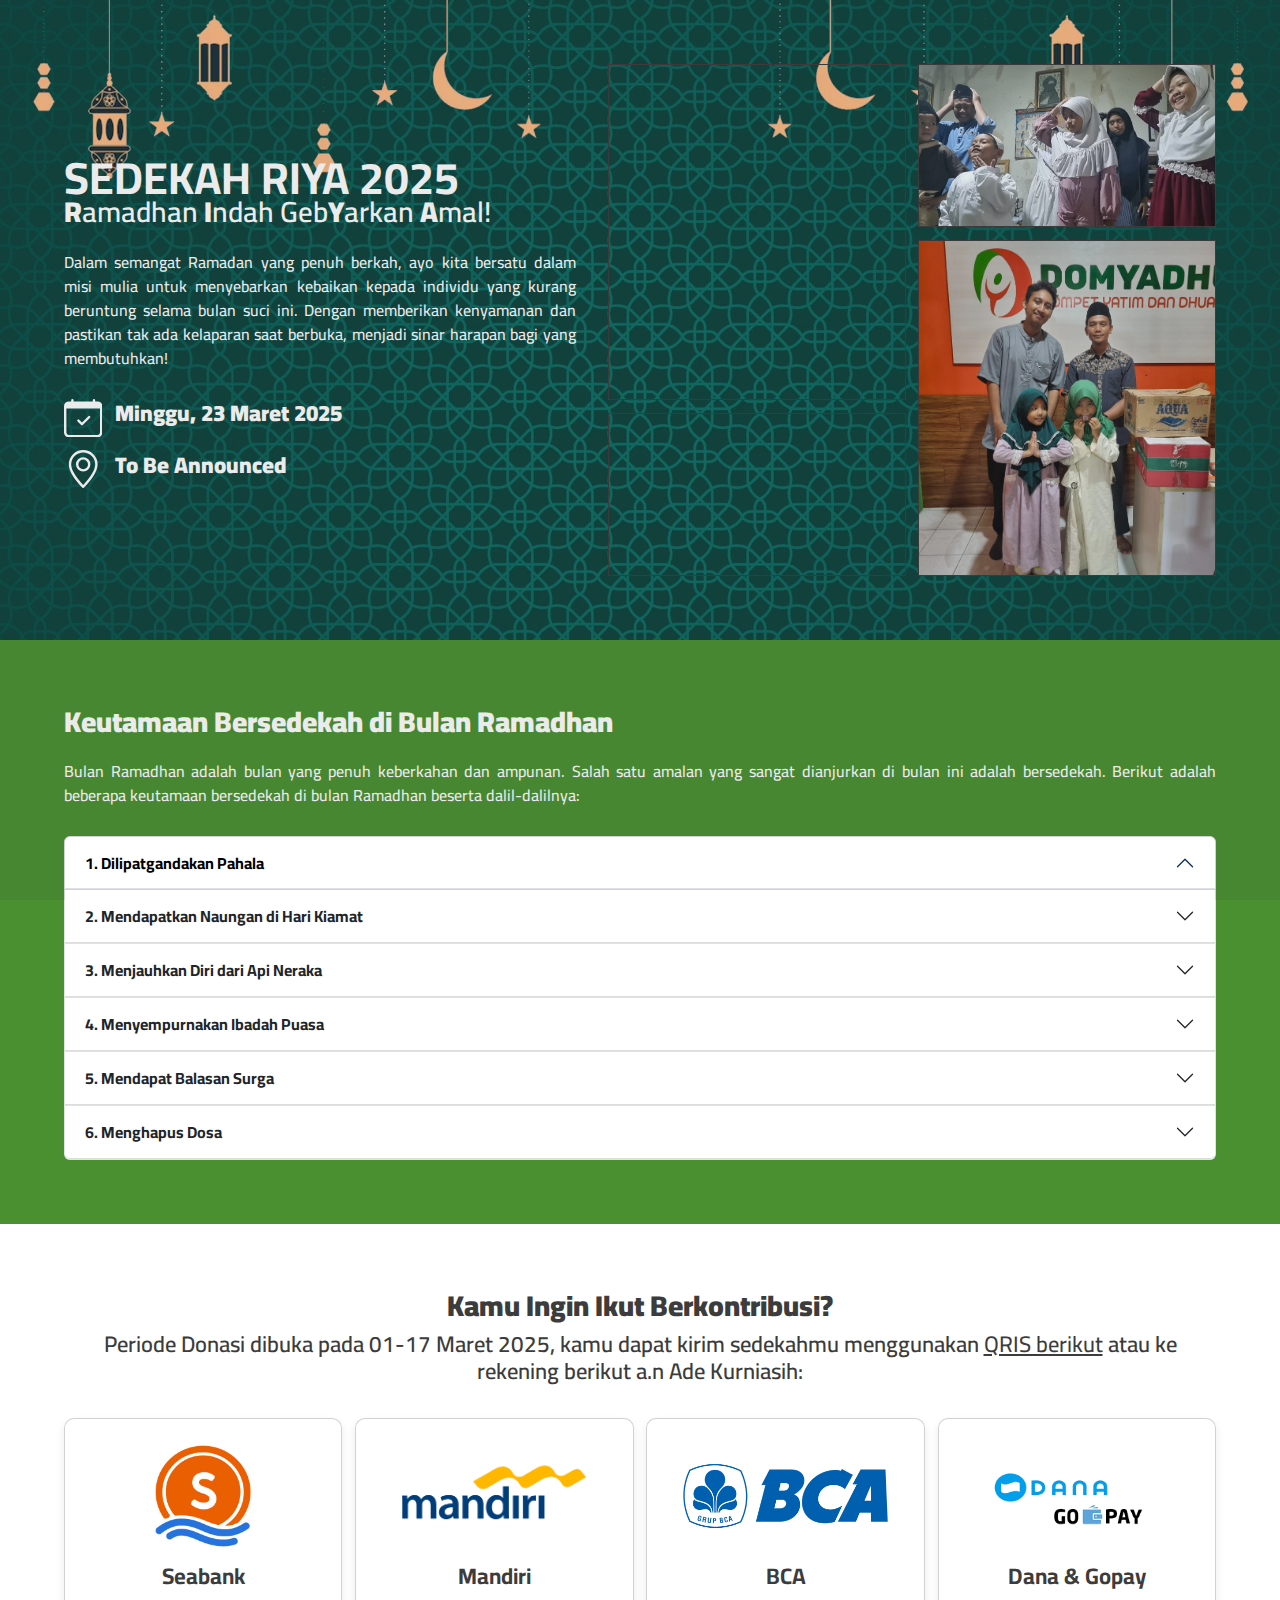
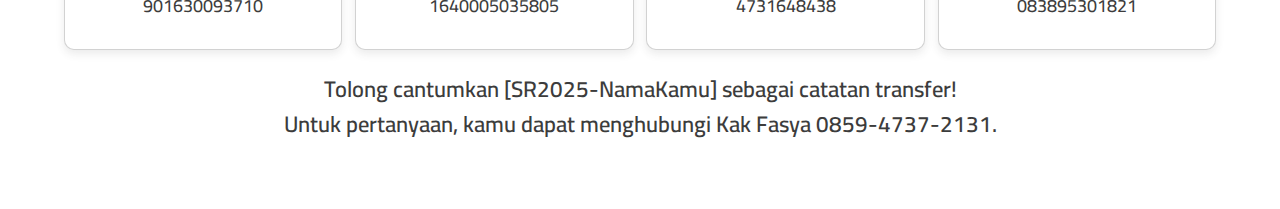
==== index.html @ 80b0f4c6 "Big Update" ====
<!DOCTYPE html>
<html lang="en">
<head>
    <meta charset="UTF-8">
    <meta name="viewport" content="width=device-width, initial-scale=1.0">
    <link href="https://cdn.jsdelivr.net/npm/bootstrap@5.3.3/dist/css/bootstrap.min.css" rel="stylesheet" integrity="sha384-QWTKZyjpPEjISv5WaRU9OFeRpok6YctnYmDr5pNlyT2bRjXh0JMhjY6hW+ALEwIH" crossorigin="anonymous">
    <link rel="preconnect" href="https://fonts.googleapis.com">
    <link rel="preconnect" href="https://fonts.gstatic.com" crossorigin>
    <link href="https://fonts.googleapis.com/css2?family=Cairo:wght@200..1000&family=Poppins:ital,wght@0,100;0,200;0,300;0,400;0,500;0,600;0,700;0,800;0,900;1,100;1,200;1,300;1,400;1,500;1,600;1,700;1,800;1,900&display=swap" rel="stylesheet">
    <link rel="stylesheet" href="style2.css">
    <title>Document</title>
</head>
<body>
    <div class="section-greetings-container">
        <div class="section-greetings">
            <div>
                <h1>SEDEKAH RIYA 2025</h1>
                <h2 style="margin-top: -1.5vw;"><strong>R</strong>amadhan <strong>I</strong>ndah Geb<strong>Y</strong>arkan <strong>A</strong>mal!</h2>
            </div>
            <p style="margin-bottom: 1.25vw;">Dalam semangat Ramadan yang penuh berkah, ayo kita bersatu dalam misi mulia untuk menyebarkan kebaikan kepada individu yang kurang beruntung selama bulan suci ini. Dengan memberikan kenyamanan dan pastikan tak ada kelaparan saat berbuka, menjadi sinar harapan bagi yang membutuhkan!</p>
            <div class="section-greetings-details">
                <svg xmlns="http://www.w3.org/2000/svg" fill="currentColor" class="bi bi-calendar-check" viewBox="0 0 16 16">
                    <path d="M10.854 7.146a.5.5 0 0 1 0 .708l-3 3a.5.5 0 0 1-.708 0l-1.5-1.5a.5.5 0 1 1 .708-.708L7.5 9.793l2.646-2.647a.5.5 0 0 1 .708 0"/>
                    <path d="M3.5 0a.5.5 0 0 1 .5.5V1h8V.5a.5.5 0 0 1 1 0V1h1a2 2 0 0 1 2 2v11a2 2 0 0 1-2 2H2a2 2 0 0 1-2-2V3a2 2 0 0 1 2-2h1V.5a.5.5 0 0 1 .5-.5M1 4v10a1 1 0 0 0 1 1h12a1 1 0 0 0 1-1V4z"/>
                </svg>
                <h3><strong>Minggu, 23 Maret 2025</strong></h3>
            </div>
            <div class="section-greetings-details">
                <svg xmlns="http://www.w3.org/2000/svg" fill="currentColor" class="bi bi-geo-alt" viewBox="0 0 16 16">
                    <path d="M12.166 8.94c-.524 1.062-1.234 2.12-1.96 3.07A32 32 0 0 1 8 14.58a32 32 0 0 1-2.206-2.57c-.726-.95-1.436-2.008-1.96-3.07C3.304 7.867 3 6.862 3 6a5 5 0 0 1 10 0c0 .862-.305 1.867-.834 2.94M8 16s6-5.686 6-10A6 6 0 0 0 2 6c0 4.314 6 10 6 10"/>
                    <path d="M8 8a2 2 0 1 1 0-4 2 2 0 0 1 0 4m0 1a3 3 0 1 0 0-6 3 3 0 0 0 0 6"/>
                </svg>
                <h3><strong>To Be Announced</strong></h3>
            </div>
        </div>
        <div class="section-greetings-image-container">
            <div class="section-greetings-image"></div>
            <div class="section-greetings-image"></div>
            <div class="section-greetings-image"></div>
            <div class="section-greetings-image"></div>
        </div>
    </div>
    <div class="section-sedekah-container">
        <h2><strong>Keutamaan Bersedekah di Bulan Ramadhan</strong></h2>
        <p>Bulan Ramadhan adalah bulan yang penuh keberkahan dan ampunan. Salah satu amalan yang sangat dianjurkan di bulan ini adalah bersedekah. Berikut adalah beberapa keutamaan bersedekah di bulan Ramadhan beserta dalil-dalilnya:</p>
        <div class="accordion" id="accordionExample">
            <div class="accordion-item">
              <h3 class="accordion-header">
                <button class="accordion-button" type="button" data-bs-toggle="collapse" data-bs-target="#collapseOne" aria-expanded="false" aria-controls="collapseOne">
                  <strong>1. Dilipatgandakan Pahala</strong>
                </button>
              </h3>
              <div id="collapseOne" class="accordion-collapse collapse" data-bs-parent="#accordionExample">
                <div class="accordion-body">
                    <p style="color: rgb(60,60,60);">Sedekah di bulan Ramadhan memiliki keutamaan lebih dibandingkan bulan-bulan lainnya. Allah SWT berfirman:</p>
                    <p style="color: rgb(60,60,60);">“Perumpamaan (nafkah yang dikeluarkan oleh) orang-orang yang menafkahkan hartanya di jalan Allah adalah seperti sebutir benih yang menumbuhkan tujuh bulir, pada tiap-tiap bulir seratus biji. Allah melipatgandakan (ganjaran) bagi siapa yang Dia kehendaki. Dan Allah Maha Luas (karunia-Nya) lagi Maha Mengetahui.”</p>
                    <p style="color: rgb(60,60,60);">(QS. Al-Baqarah: 261)</p>
                </div>
              </div>
            </div>
            <div class="accordion-item">
              <h2 class="accordion-header">
                <button class="accordion-button collapsed" type="button" data-bs-toggle="collapse" data-bs-target="#collapseTwo" aria-expanded="false" aria-controls="collapseTwo">
                  <strong>2. Mendapatkan Naungan di Hari Kiamat</strong>
                </button>
              </h2>
              <div id="collapseTwo" class="accordion-collapse collapse" data-bs-parent="#accordionExample">
                <div class="accordion-body">
                    <p style="color: rgb(60,60,60);">Rasulullah ﷺ bersabda:</p>
                    <p style="color: rgb(60,60,60);">“Naungan bagi seorang mukmin pada hari kiamat adalah sedekahnya.”</p>
                    <p style="color: rgb(60,60,60);">(HR. Ahmad, dihasankan oleh Al-Albani dalam Shahih Al-Jami’ No. 4510)</p>
                </div>
              </div>
            </div>
            <div class="accordion-item">
              <h2 class="accordion-header">
                <button class="accordion-button collapsed" type="button" data-bs-toggle="collapse" data-bs-target="#collapseThree" aria-expanded="false" aria-controls="collapseThree">
                  <strong>3. Menjauhkan Diri dari Api Neraka</strong>
                </button>
              </h2>
              <div id="collapseThree" class="accordion-collapse collapse" data-bs-parent="#accordionExample">
                <div class="accordion-body">
                    <p style="color: rgb(60,60,60);">Dalam hadis lain, Rasulullah ﷺ bersabda:</p>
                    <p style="color: rgb(60,60,60);">“Jagalah diri kalian dari api neraka walaupun hanya dengan (bersedekah) sebutir kurma.”</p>
                    <p style="color: rgb(60,60,60);">(HR. Bukhari dan Muslim)</p>
                </div>
              </div>
            </div>
            <div class="accordion-item">
                <h2 class="accordion-header">
                  <button class="accordion-button collapsed" type="button" data-bs-toggle="collapse" data-bs-target="#collapseFour" aria-expanded="false" aria-controls="collapseFour">
                    <strong>4. Menyempurnakan Ibadah Puasa</strong>
                  </button>
                </h2>
                <div id="collapseFour" class="accordion-collapse collapse" data-bs-parent="#accordionExample">
                  <div class="accordion-body">
                    <p style="color: rgb(60,60,60);">Sedekah di bulan Ramadhan juga berkaitan erat dengan ibadah puasa. Rasulullah ﷺ adalah orang yang paling dermawan, dan kedermawanan beliau semakin bertambah di bulan Ramadhan.</p>
                    <p style="color: rgb(60,60,60);">Ibnu Abbas berkata: 'Rasulullah ﷺ adalah orang yang paling dermawan dalam kebaikan, dan beliau lebih dermawan lagi di bulan Ramadhan ketika Jibril menemuinya.'”</p>
                    <p style="color: rgb(60,60,60);">(HR. Bukhari dan Muslim)</p>
                  </div>
                </div>
            </div>
            <div class="accordion-item">
                <h2 class="accordion-header">
                  <button class="accordion-button collapsed" type="button" data-bs-toggle="collapse" data-bs-target="#collapseFive" aria-expanded="false" aria-controls="collapseFive">
                    <strong>5. Mendapat Balasan Surga</strong>
                  </button>
                </h2>
                <div id="collapseFive" class="accordion-collapse collapse" data-bs-parent="#accordionExample">
                  <div class="accordion-body">
                    <p style="color: rgb(60,60,60);">Rasulullah ﷺ bersabda:</p>
                    <p style="color: rgb(60,60,60);">“Sesungguhnya di surga terdapat kamar-kamar yang bagian luarnya bisa terlihat dari dalamnya, dan bagian dalamnya bisa terlihat dari luarnya. Kamar-kamar itu disediakan untuk orang yang berkata baik, memberi makan (kepada orang miskin), berpuasa secara terus-menerus, dan shalat malam ketika manusia sedang tidur.”</p>
                    <p style="color: rgb(60,60,60);">(HR. Tirmidzi No. 1984, dinilai hasan oleh Al-Albani)</p>
                  </div>
                </div>
            </div>
            <div class="accordion-item">
                <h2 class="accordion-header">
                  <button class="accordion-button collapsed" type="button" data-bs-toggle="collapse" data-bs-target="#collapseSix" aria-expanded="false" aria-controls="collapseSix">
                    <strong>6. Menghapus Dosa</strong>
                  </button>
                </h2>
                <div id="collapseSix" class="accordion-collapse collapse" data-bs-parent="#accordionExample">
                  <div class="accordion-body">
                    <p style="color: rgb(60,60,60);">Sedekah juga memiliki keutamaan dalam menghapus dosa. Rasulullah ﷺ bersabda:</p>
                    <p style="color: rgb(60,60,60);">“Sedekah itu dapat memadamkan dosa sebagaimana air memadamkan api.</p>
                    <p style="color: rgb(60,60,60);">(HR. Tirmidzi No. 1984, dinilai hasan oleh Al-Albani)</p>
                  </div>
                </div>
            </div>
        </div>
    </div>
    <div class="section-bank-container">
        <div>
            <h2 style="text-align: center; color: rgb(60,60,60);"><strong>Kamu Ingin Ikut Berkontribusi?</strong></h2>
            <h3 style="text-align: center; color: rgb(60,60,60);">Periode Donasi dibuka pada 01-17 Maret 2025, kamu dapat kirim sedekahmu menggunakan <a href="" class="qris" data-bs-toggle="modal" data-bs-target="#exampleModal">QRIS berikut</a> atau ke rekening berikut a.n Ade Kurniasih:</h3>
        </div>
        <div class="card-container">
            <div class="card">
                <img src="seabank.jpeg" alt="Seabank">
                <div class="card-info">
                    <p class="bank-name">Seabank</p>
                    <p class="bank-account">901630093710</p>
                </div>
            </div>
            <div class="card">
                <img src="mandiri.png" alt="Mandiri">
                <div class="card-info">
                    <p class="bank-name">Mandiri</p>
                    <p class="bank-account">1640005035805</p>
                </div>
            </div>
            <div class="card">
                <img src="bca.png" alt="BCA">
                <div class="card-info">
                    <p class="bank-name">BCA</p>
                    <p class="bank-account">4731648438</p>
                </div>
            </div>
            <div class="card">
                <img src="dana-gopay.png" alt="Dana & Gopay">
                <div class="card-info">
                    <p class="bank-name">Dana & Gopay</p>
                    <p class="bank-account">083895301821</p>
                </div>
            </div>
        </div>
        <div>
            <h3 style="text-align: center; color: rgb(60,60,60);">Tolong cantumkan [SR2025-NamaKamu] sebagai catatan transfer!</h3>
            <h3 style="text-align: center; color: rgb(60,60,60);">Untuk pertanyaan, kamu dapat menghubungi Kak Fasya 0859-4737-2131.</h3>
        </div>
    </div>
    <div class="modal fade" id="exampleModal" tabindex="-1" aria-labelledby="exampleModalLabel" aria-hidden="true">
      <div class="modal-dialog">
        <div class="modal-content">
          <div class="modal-header">
            <button type="button" class="btn-close" data-bs-dismiss="modal" aria-label="Close"></button>
          </div>
          <div class="modal-body">
            <img src="qris.jpg" alt="QRIS Sedekah Riya" class="qris-image">
          </div>
        </div>
      </div>
    </div>
    <script src="https://cdn.jsdelivr.net/npm/@popperjs/core@2.11.8/dist/umd/popper.min.js" integrity="sha384-I7E8VVD/ismYTF4hNIPjVp/Zjvgyol6VFvRkX/vR+Vc4jQkC+hVqc2pM8ODewa9r" crossorigin="anonymous"></script>
    <script src="https://cdn.jsdelivr.net/npm/bootstrap@5.3.3/dist/js/bootstrap.min.js" integrity="sha384-0pUGZvbkm6XF6gxjEnlmuGrJXVbNuzT9qBBavbLwCsOGabYfZo0T0to5eqruptLy" crossorigin="anonymous"></script>
</body>
</html>
---- style2.css ----
* {
    margin: 0;
    padding: 0;
}
h1, h2, h3, p, a {font-family: 'cairo';}
h1 {font-size: 3.5vw; font-weight: 700; color: white;}
h2 {font-size: 2.25vw; font-weight: 600; color: white;}
h3 {font-size: 1.75vw; font-weight: 600; color: white;}
p, a {font-size: 1.25vw; font-weight: 500; color: white; text-align: justify;}

.accordion-button:focus {
    box-shadow: none;
    outline: none;
}
.accordion-button:not(.collapsed) {
    background-color: white !important;
    color: black !important;
    border-bottom: 0 !important; /* Hilangkan border tambahan saat aktif */
    transition: 0.1s !important;
}
.accordion-button {
    border-bottom: 1px solid #ddd !important; /* Atur border sesuai kebutuhan */
    transition: 0.1s !important;
}

  
  

/* ========== SECTION GREETINGS ========== */
.section-greetings-container {
/* Suggested code may be subject to a license. Learn more: ~LicenseLog:2644758933. */
    background-image: url("background-fix.png");
    background-size: cover;
    padding: 5vw;
    display: grid;
    grid-template-columns: 40vw auto;
    gap: 2.5vw;
}
.section-greetings-container::before {
    content: "";
    position: absolute;
    top: 0;
    left: 0;
    width: 100%;
    height: 100%;
    background-color: rgba(60, 60, 60, 0.1);
}
.section-greetings {
    /* background-color: aliceblue; */
    height: 40vw;
    display: flex;
    flex-direction: column;
    gap: 1vw;
    justify-content: center;
}
.section-greetings-details {
    display: flex;
    gap: 1vw;
    height: max-content;
    align-items: center;
}
.section-greetings-details svg {
    height: 3vw;
    color: white;
}
.section-greetings-image-container {
    /* background-color: aliceblue; */
    display: grid;
    grid-template-areas: 
        "image1 image3"
        "image1 image4"
        "image2 image4"
    ;
    gap: 1vw;
}
.section-greetings-image {border: 0.5px solid rgb(60, 60, 60);}
.section-greetings-image:nth-child(1) {grid-area: image1; background-image: url("foto-2.png"); background-size: cover; background-position: center;}
.section-greetings-image:nth-child(2) {grid-area: image2; background-image: url("foto-1.png"); background-size: cover; background-position: center;}
.section-greetings-image:nth-child(3) {grid-area: image3; background-image: url("foto-3.jpg"); background-size: cover; background-position: center;}
.section-greetings-image:nth-child(4) {grid-area: image4; background-image: url("foto-6.jpg"); background-size: cover; background-position: center;}

/* ========== SECTION MANFAAT SEDEKAH========== */
.section-sedekah-container {
    background-color: rgba(31, 117, 0, 0.806);
    padding: 5vw;
    display: flex;
    flex-direction: column;
    gap: 1vw;
}

/* ========== SECTION BANK ========== */
.section-bank-container {
    padding: 5vw;
    display: flex;
    flex-direction: column;
    gap: 2vw;
}
.card-container {
    display: flex;
    flex-wrap: wrap;
    gap: 1vw;
    width: 100%;
}
.card {
    flex: 1;
    min-width: 20vw;
    display: flex;
    flex-direction: column;
    align-items: center;
    background: white;
    padding: 1vw;
    border-radius: 10px;
    box-shadow: 0 4px 8px rgba(60, 60, 60, 0.1);
    transition: 0.1s;
    justify-content: space-between;
}
.card:hover {
    transform: translateY(-0.5vw);
    box-shadow: 0 6px 12px rgba(0, 0, 0, 0.2);
}
.card:nth-child(1) img {height: 10vw;}
.card:nth-child(2) img {height: 10vw;}
.card:nth-child(3) img {height: 10vw;}
.card:nth-child(4) img {height: 10vw;}
.card-info {
    display: flex;
    flex-direction: column;
}
.bank-name {
    text-align: center;
    font-weight: bold;
    font-size: 1.75vw;
    color: rgb(60,60,60);
}
.bank-account {
    color: rgb(60,60,60);
    text-align: center;
    font-size: 1.4vw;
    margin-top: -1.25vw;
}
.qris {
    font-size: 1.75vw;
    color: rgb(60, 60, 60);
}
.qris:hover {
    font-size: 1.75vw;
    color: skyblue;
}
.qris-image {width: 25vw;}
.modal-body {display: flex;justify-content: center;}

@media (max-width: 700px) {
    h1 {font-size: 9vw; font-weight: 700; color: white;}
    h2 {font-size: 5vw; font-weight: 600; color: white;}
    h3 {font-size: 4vw; font-weight: 600; color: white;}
    p, a {font-size: 2.75vw; font-weight: 500; color: white; text-align: justify;}
    
    .section-greetings-container {
        height: max-content;
        padding: 20vw 5vw;
        display: flex;
        flex-direction: column;
        gap: 5vw;
    }
    .section-greetings {
        height: max-content;
        display: flex;
        flex-direction: column;
        gap: 5vw;
        justify-content: center;
    }
    .section-greetings-details {
        display: flex;
        gap: 3vw;
        height: max-content;
        align-items: center;
    }
    .section-greetings-details svg {
        height: 6vw;
        color: white;
    }
    .section-greetings-image-container {
        height: 50vh;
        display: grid;
        grid-template-areas: 
            "image1 image3"
            "image1 image4"
            "image2 image4"
        ;
        gap: 1vw;
    }
    .section-greetings-image {border: 0.5px solid rgb(60, 60, 60);}
    .section-greetings-image:nth-child(1) {grid-area: image1; background-image: url("foto-2.png"); background-size: cover; background-position: center;}
    .section-greetings-image:nth-child(2) {grid-area: image2; background-image: url("foto-1.png"); background-size: cover; background-position: center;}
    .section-greetings-image:nth-child(3) {grid-area: image3; background-image: url("foto-3.jpg"); background-size: cover; background-position: center;}
    .section-greetings-image:nth-child(4) {grid-area: image4; background-image: url("foto-6.jpg"); background-size: cover; background-position: center;}    

    .section-sedekah-container {
        background-color: rgba(31, 117, 0, 0.806);
        padding: 10vw 5vw;
        display: flex;
        flex-direction: column;
        gap: 5vw;
    }

    .section-bank-container {
        padding: 10vw 5vw;
        display: flex;
        flex-direction: column;
        gap: 6vw;
    }
    .card-container {
        display: flex;
        flex-direction: column;
        gap: 5vw;
        width: 100%;
    }
    .card {
        flex: 1;
        min-width: 20vw;
        display: flex;
        flex-direction: column;
        align-items: center;
        background: white;
        padding: 1vw;
        border-radius: 10px;
        box-shadow: 0 4px 8px rgba(60, 60, 60, 0.1);
        transition: 0.1s;
        justify-content: space-between;
    }
    .card:hover {
        transform: translateY(-0.5vw);
        box-shadow: 0 6px 12px rgba(0, 0, 0, 0.2);
    }
    .card:nth-child(1) img {height: 30vw;}
    .card:nth-child(2) img {height: 30vw;}
    .card:nth-child(3) img {height: 30vw;}
    .card:nth-child(4) img {height: 30vw;}
    .card-info {
        display: flex;
        flex-direction: column;
    }
    .bank-name {
        text-align: center;
        font-weight: bold;
        font-size: 5vw;
        color: rgb(60,60,60);
    }
    .bank-account {
        color: rgb(60,60,60);
        text-align: center;
        font-size: 4vw;
        margin-top: -2vw;
    }
    .qris {
        font-size: 1.75vw;
        color: rgb(60, 60, 60);
    }
    .qris:hover {
        font-size: 1.75vw;
        color: skyblue;
    }
    .qris-image {width: 25vw;}
    .modal-body {display: flex;justify-content: center;}
}
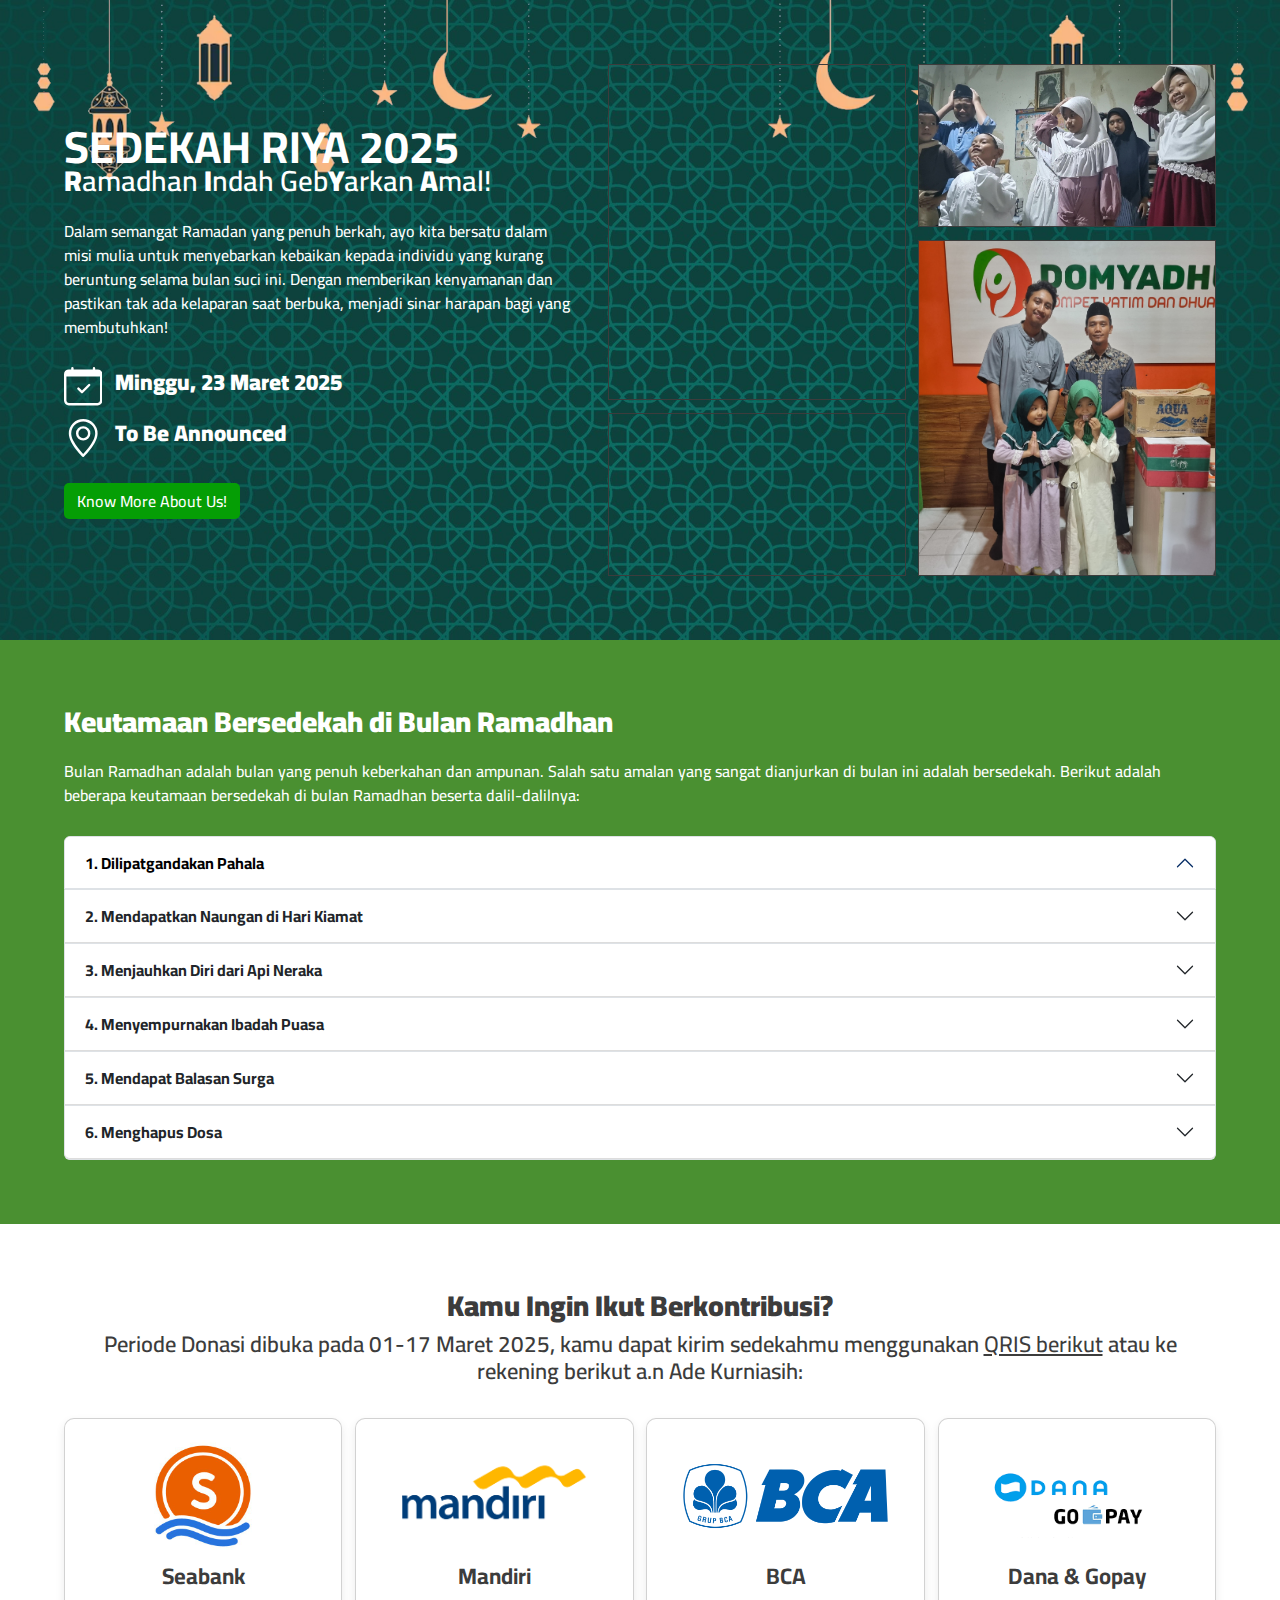
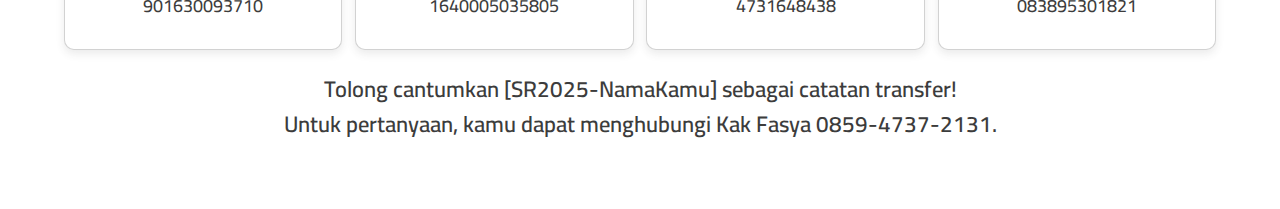
==== commit 3132b2ba: "Button History" ====
--- a/index.html
+++ b/index.html
@@ -2,13 +2,15 @@
 <html lang="en">
 <head>
     <meta charset="UTF-8">
+    <link rel="icon" href="./favicon.ico" type="image/x-icon">
+    <!-- <link rel="icon" href="./favicon.png" type="image/png"> -->
     <meta name="viewport" content="width=device-width, initial-scale=1.0">
     <link href="https://cdn.jsdelivr.net/npm/bootstrap@5.3.3/dist/css/bootstrap.min.css" rel="stylesheet" integrity="sha384-QWTKZyjpPEjISv5WaRU9OFeRpok6YctnYmDr5pNlyT2bRjXh0JMhjY6hW+ALEwIH" crossorigin="anonymous">
     <link rel="preconnect" href="https://fonts.googleapis.com">
     <link rel="preconnect" href="https://fonts.gstatic.com" crossorigin>
     <link href="https://fonts.googleapis.com/css2?family=Cairo:wght@200..1000&family=Poppins:ital,wght@0,100;0,200;0,300;0,400;0,500;0,600;0,700;0,800;0,900;1,100;1,200;1,300;1,400;1,500;1,600;1,700;1,800;1,900&display=swap" rel="stylesheet">
-    <link rel="stylesheet" href="style2.css">
-    <title>Document</title>
+    <link rel="stylesheet" href="style.css">
+    <title>Sedekah Riya 2025</title>
 </head>
 <body>
     <div class="section-greetings-container">
@@ -32,6 +34,9 @@
                 </svg>
                 <h3><strong>To Be Announced</strong></h3>
             </div>
+            <a href="https://ikromalfurqon.github.io/sedekah-riya//history.html" class="about-us-button">
+              Know More About Us!
+            </a>
         </div>
         <div class="section-greetings-image-container">
             <div class="section-greetings-image"></div>
@@ -137,28 +142,28 @@
         </div>
         <div class="card-container">
             <div class="card">
-                <img src="seabank.jpeg" alt="Seabank">
+                <img src="media/graphics/seabank.jpeg" alt="Seabank">
                 <div class="card-info">
                     <p class="bank-name">Seabank</p>
                     <p class="bank-account">901630093710</p>
                 </div>
             </div>
             <div class="card">
-                <img src="mandiri.png" alt="Mandiri">
+                <img src="media/graphics/mandiri.png" alt="Mandiri">
                 <div class="card-info">
                     <p class="bank-name">Mandiri</p>
                     <p class="bank-account">1640005035805</p>
                 </div>
             </div>
             <div class="card">
-                <img src="bca.png" alt="BCA">
+                <img src="media/graphics/bca.png" alt="BCA">
                 <div class="card-info">
                     <p class="bank-name">BCA</p>
                     <p class="bank-account">4731648438</p>
                 </div>
             </div>
             <div class="card">
-                <img src="dana-gopay.png" alt="Dana & Gopay">
+                <img src="media/graphics/dana-gopay.png" alt="Dana & Gopay">
                 <div class="card-info">
                     <p class="bank-name">Dana & Gopay</p>
                     <p class="bank-account">083895301821</p>
--- a/style.css
+++ b/style.css
@@ -0,0 +1,358 @@
+* {
+    margin: 0;
+    padding: 0;
+}
+h1, h2, h3, p, a, ol {font-family: 'cairo';}
+h1 {font-size: 3.5vw; font-weight: 700; color: white;}
+h2 {font-size: 2.25vw; font-weight: 600; color: white;}
+h3 {font-size: 1.75vw; font-weight: 600; color: white;}
+p, a, ol {font-size: 1.25vw; font-weight: 500; color: white;}
+
+.carousel-caption h5 {
+    font-size: 1vw;
+    font-weight: 500;
+    color: white;
+}
+
+.accordion-button:focus {
+    box-shadow: none;
+    outline: none;
+}
+.accordion-button:not(.collapsed) {
+    background-color: white !important;
+    color: black !important;
+    border-bottom: 0 !important; /* Hilangkan border tambahan saat aktif */
+    transition: 0.1s !important;
+}
+.accordion-button {
+    border-bottom: 1px solid #ddd !important; /* Atur border sesuai kebutuhan */
+    transition: 0.1s !important;
+}
+
+/* ========== SECTION GREETINGS ========== */
+.section-greetings-container {
+/* Suggested code may be subject to a license. Learn more: ~LicenseLog:2644758933. */
+    background-image: url("media/graphics/background-fix.png");
+    background-size: cover;
+    padding: 5vw;
+    display: grid;
+    grid-template-columns: 40vw auto;
+    gap: 2.5vw;
+}
+.section-greetings {
+    /* background-color: aliceblue; */
+    height: 40vw;
+    display: flex;
+    flex-direction: column;
+    gap: 1vw;
+    justify-content: center;
+}
+.section-greetings-details {
+    display: flex;
+    gap: 1vw;
+    height: max-content;
+    align-items: center;
+}
+.section-greetings-details svg {
+    height: 3vw;
+    color: white;
+}
+.section-greetings-image-container {
+    /* background-color: aliceblue; */
+    display: grid;
+    grid-template-areas: 
+        "image1 image3"
+        "image1 image4"
+        "image2 image4"
+    ;
+    gap: 1vw;
+}
+.section-greetings-image {border: 0.5px solid rgb(60, 60, 60);}
+.section-greetings-image:nth-child(1) {grid-area: image1; background-image: url("media/program/SR24-2.png"); background-size: cover; background-position: center;}
+.section-greetings-image:nth-child(2) {grid-area: image2; background-image: url("media/program/SR24-1.png"); background-size: cover; background-position: center;}
+.section-greetings-image:nth-child(3) {grid-area: image3; background-image: url("media/program/SR24-3.jpg"); background-size: cover; background-position: center;}
+.section-greetings-image:nth-child(4) {grid-area: image4; background-image: url("media/program/SR24-6.jpg"); background-size: cover; background-position: center;}
+
+.about-us-button {
+    margin-top: 1vw;
+    padding: 0.5vw 1vw;
+    height: max-content;
+    width: max-content;
+    background-color: rgb(5, 158, 5);
+    border-radius: 5px;
+    text-decoration: none;
+    font-size: 1.25vw;
+}
+
+/* ========== SECTION MANFAAT SEDEKAH========== */
+.section-sedekah-container {
+    background-color: rgba(31, 117, 0, 0.806);
+    padding: 5vw;
+    display: flex;
+    flex-direction: column;
+    gap: 1vw;
+}
+
+/* ========== SECTION BANK ========== */
+.section-bank-container {
+    padding: 5vw;
+    display: flex;
+    flex-direction: column;
+    gap: 2vw;
+}
+.card-container {
+    display: flex;
+    flex-wrap: wrap;
+    gap: 1vw;
+    width: 100%;
+}
+.card {
+    flex: 1;
+    min-width: 20vw;
+    display: flex;
+    flex-direction: column;
+    align-items: center;
+    background: white;
+    padding: 1vw;
+    border-radius: 10px;
+    box-shadow: 0 4px 8px rgba(60, 60, 60, 0.1);
+    transition: 0.1s;
+    justify-content: space-between;
+}
+.card:hover {
+    transform: translateY(-0.5vw);
+    box-shadow: 0 6px 12px rgba(0, 0, 0, 0.2);
+}
+.card:nth-child(1) img {height: 10vw;}
+.card:nth-child(2) img {height: 10vw;}
+.card:nth-child(3) img {height: 10vw;}
+.card:nth-child(4) img {height: 10vw;}
+.card-info {
+    display: flex;
+    flex-direction: column;
+}
+.bank-name {
+    text-align: center;
+    font-weight: bold;
+    font-size: 1.75vw;
+    color: rgb(60,60,60);
+}
+.bank-account {
+    color: rgb(60,60,60);
+    text-align: center;
+    font-size: 1.4vw;
+    margin-top: -1.25vw;
+}
+.qris {
+    font-size: 1.75vw;
+    color: rgb(60, 60, 60);
+}
+.qris:hover {
+    font-size: 1.75vw;
+    color: skyblue;
+}
+.qris-image {width: 25vw;}
+.modal-body {display: flex;justify-content: center;}
+
+@media (max-width: 700px) {
+    h1 {font-size: 9vw; font-weight: 700; color: white;}
+    h2 {font-size: 5vw; font-weight: 600; color: white;}
+    h3 {font-size: 4vw; font-weight: 600; color: white;}
+    p, a, ol {font-size: 2.75vw; font-weight: 500; color: white;}
+    
+    .section-greetings-container {
+        height: max-content;
+        padding: 20vw 5vw;
+        display: flex;
+        flex-direction: column;
+        gap: 5vw;
+    }
+    .section-greetings {
+        height: max-content;
+        display: flex;
+        flex-direction: column;
+        gap: 5vw;
+        justify-content: center;
+    }
+    .section-greetings-details {
+        display: flex;
+        gap: 3vw;
+        height: max-content;
+        align-items: center;
+    }
+    .section-greetings-details svg {
+        height: 6vw;
+        color: white;
+    }
+    .section-greetings-image-container {
+        height: 50vh;
+        display: grid;
+        grid-template-areas: 
+            "image1 image3"
+            "image1 image4"
+            "image2 image4"
+        ;
+        gap: 1vw;
+    }
+    .section-greetings-image {border: 0.5px solid rgb(60, 60, 60);}
+    .section-greetings-image:nth-child(1) {grid-area: image1; background-image: url("media/program/SR24-2.png"); background-size: cover; background-position: center;}
+    .section-greetings-image:nth-child(2) {grid-area: image2; background-image: url("media/program/SR24-1.png"); background-size: cover; background-position: center;}
+    .section-greetings-image:nth-child(3) {grid-area: image3; background-image: url("media/program/SR24-3.jpg"); background-size: cover; background-position: center;}
+    .section-greetings-image:nth-child(4) {grid-area: image4; background-image: url("media/program/SR24-6.jpg"); background-size: cover; background-position: center;}    
+
+    .section-sedekah-container {
+        background-color: rgba(31, 117, 0, 0.806);
+        padding: 10vw 5vw;
+        display: flex;
+        flex-direction: column;
+        gap: 5vw;
+    }
+
+    .section-bank-container {
+        padding: 10vw 5vw;
+        display: flex;
+        flex-direction: column;
+        gap: 6vw;
+    }
+    .card-container {
+        display: flex;
+        flex-direction: column;
+        gap: 5vw;
+        width: 100%;
+    }
+    .card {
+        flex: 1;
+        min-width: 20vw;
+        display: flex;
+        flex-direction: column;
+        align-items: center;
+        background: white;
+        padding: 1vw;
+        border-radius: 10px;
+        box-shadow: 0 4px 8px rgba(60, 60, 60, 0.1);
+        transition: 0.1s;
+        justify-content: space-between;
+    }
+    .card:hover {
+        transform: translateY(-0.5vw);
+        box-shadow: 0 6px 12px rgba(0, 0, 0, 0.2);
+    }
+    .card:nth-child(1) img {height: 30vw;}
+    .card:nth-child(2) img {height: 30vw;}
+    .card:nth-child(3) img {height: 30vw;}
+    .card:nth-child(4) img {height: 30vw;}
+    .card-info {
+        display: flex;
+        flex-direction: column;
+    }
+    .bank-name {
+        text-align: center;
+        font-weight: bold;
+        font-size: 5vw;
+        color: rgb(60,60,60);
+    }
+    .bank-account {
+        color: rgb(60,60,60);
+        text-align: center;
+        font-size: 4vw;
+        margin-top: -2vw;
+    }
+    .qris {
+        font-size: 4vw;
+        color: rgb(60, 60, 60);
+    }
+    .qris:hover {
+        font-size: 1.75vw;
+        color: skyblue;
+    }
+    .qris-image {width: 75vw;}
+    .modal-body {display: flex;justify-content: center;}
+
+    .about-us-button {
+        margin-top: 1vw;
+        padding: 1.25vw 2.5vw;
+        height: max-content;
+        width: max-content;
+        background-color: rgb(5, 158, 5);
+        border-radius: 5px;
+        text-decoration: none;
+        font-size: 2.75vw;
+    }
+}
+
+/* Punya Gilang */
+.carousel-item img {
+    width: 100%;
+    height: 350px; /* Adjust the height as needed */
+    object-fit: cover;
+}
+
+@media (max-width: 1200px) {
+    .carousel-item img {
+        height: 250px; /* Adjust the height as needed */
+    }
+}
+
+@media (max-width: 992px) {
+    .carousel-item img {
+        height: 225px; /* Adjust the height as needed */
+    }
+}
+
+#DescriptionSR24 {
+    order: 1
+}
+
+#CarouselSR24 {
+    order: 2
+}
+
+@media (max-width: 768px) {
+    .carousel-item img {
+        height: 200px; /* Adjust the height as needed */
+    }
+
+    #DescriptionSR24 {
+        order: 2
+    }
+    
+    #CarouselSR24 {
+        order: 1
+    }
+}
+
+@media (max-width: 576px) {
+    .carousel-item img {
+        height: 150px; /* Adjust the height as needed */
+    }
+}
+
+.profile {
+    position: relative;
+    display: inline-block;
+    overflow: hidden;
+}
+
+.profile img {
+    transition: filter 0.3s ease;
+}
+
+.profile:hover img {
+    filter: blur(1px);
+}
+
+.profile .overlay {
+    position: absolute;
+    top: 50%;
+    left: 50%;
+    transform: translate(-50%, -50%);
+    opacity: 0;
+    transition: opacity 0.3s ease;
+    font-size: 30px;
+    color: white;
+    padding: 10px;
+}
+
+.profile:hover .overlay {
+    opacity: 1;
+}